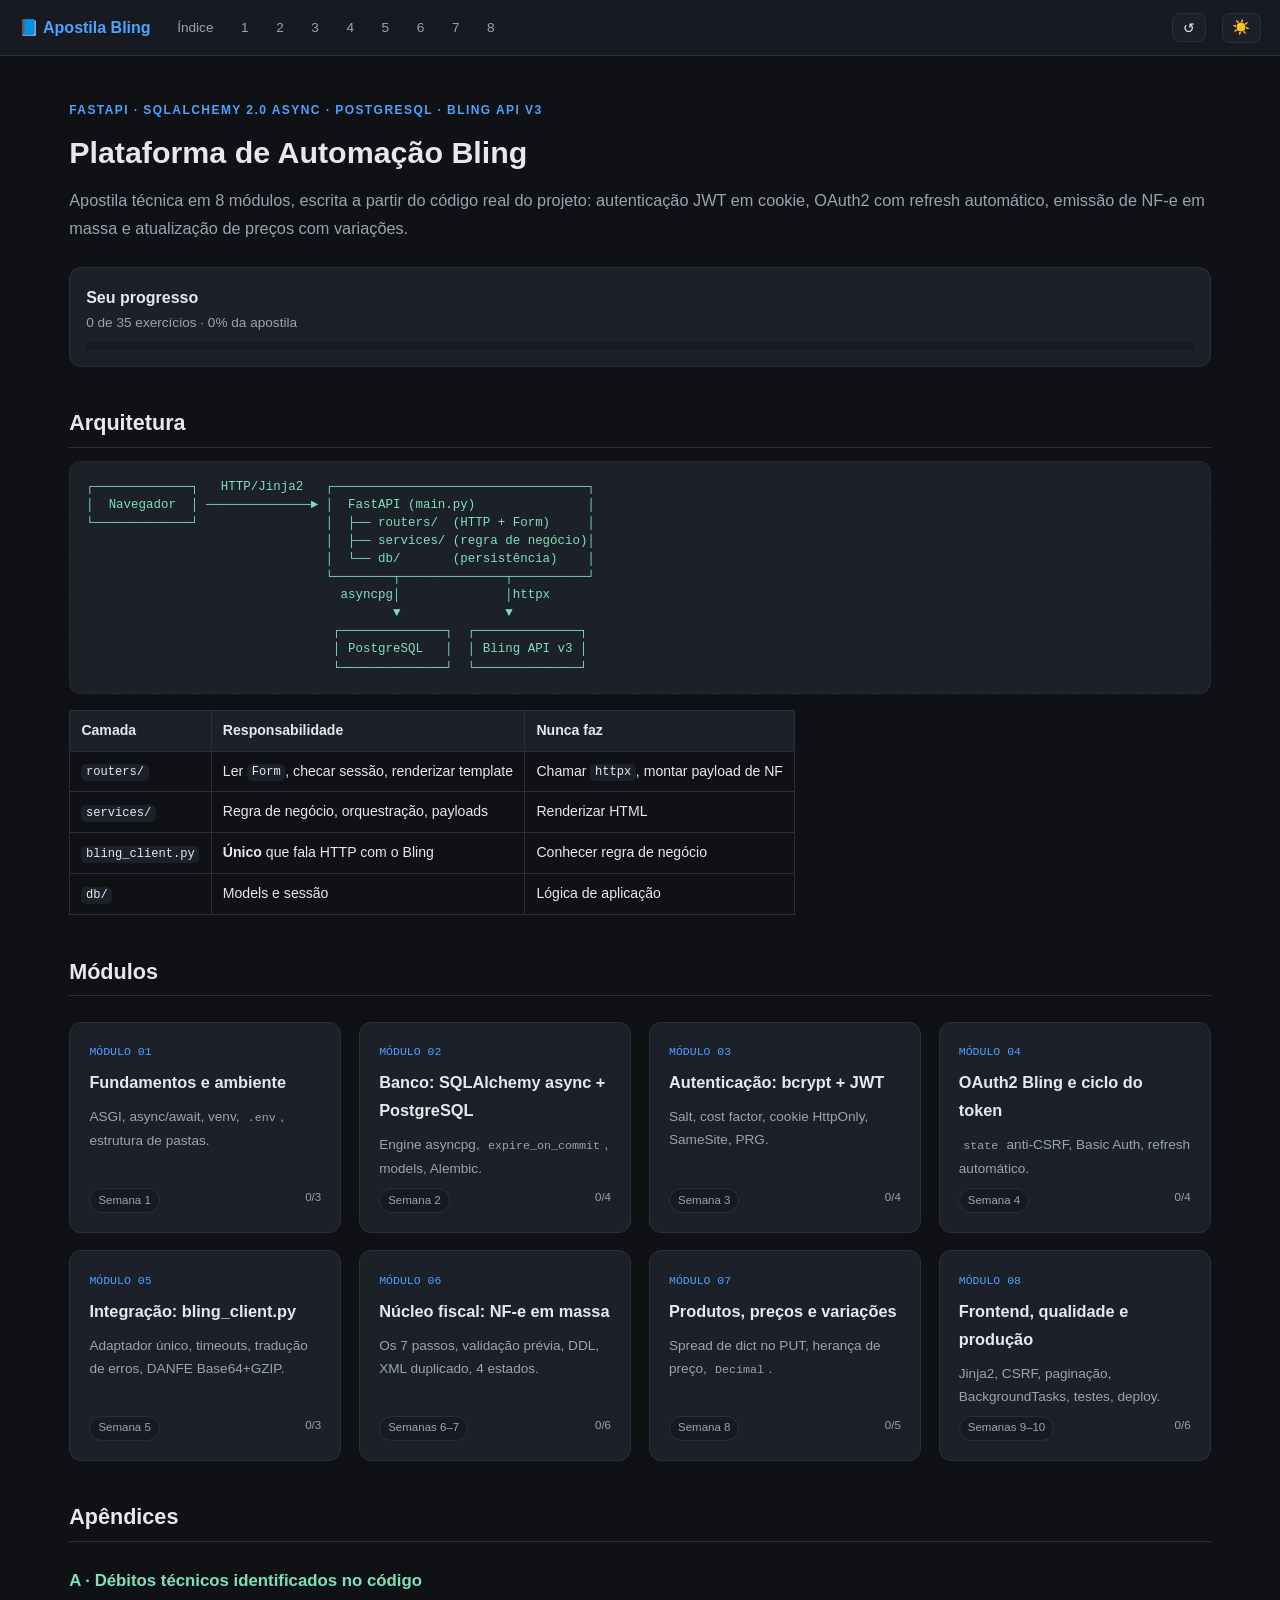
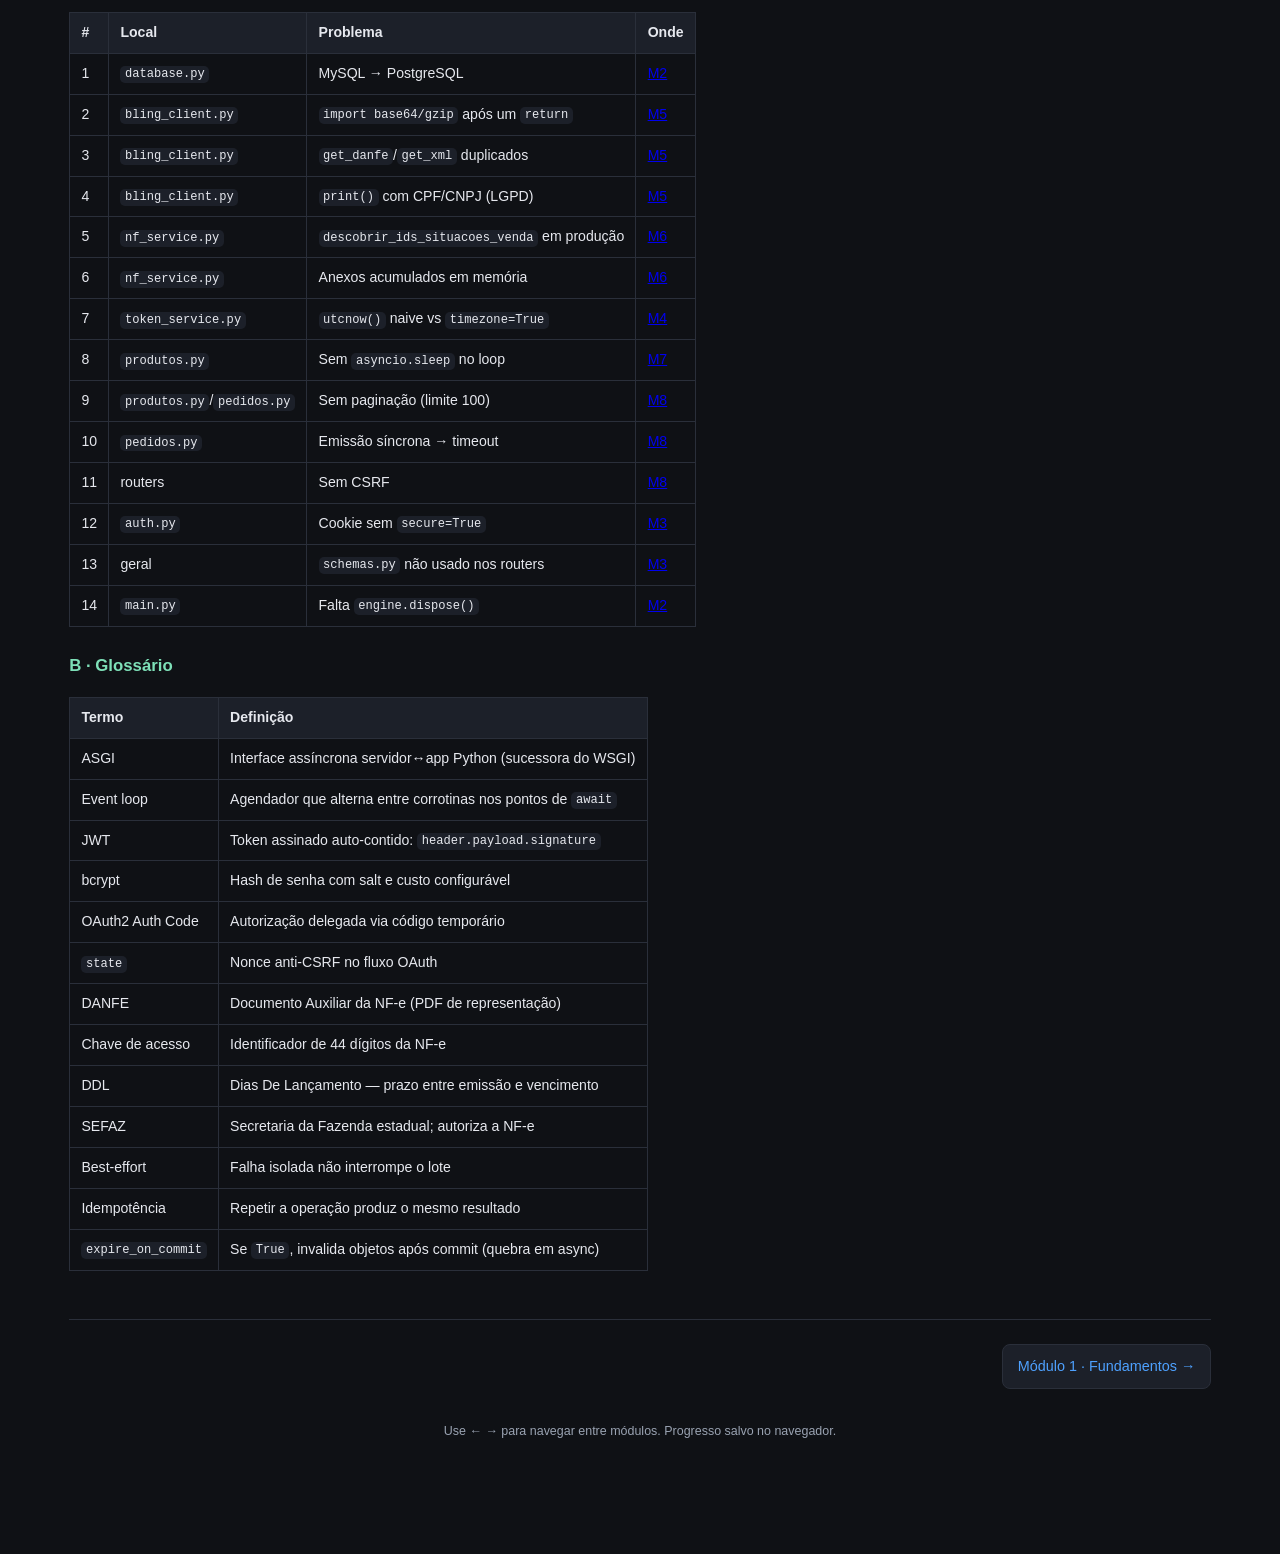
==== INDEX.html @ 8aeb2dea "Apostila do projeto" ====
<!DOCTYPE html>
<html lang="pt-BR" data-theme="dark">
<head>
<meta charset="UTF-8">
<meta name="viewport" content="width=device-width,initial-scale=1">
<title>Apostila · Plataforma de Automação Bling</title>
<link rel="stylesheet" href="file.css">
</head>
<body>
<div id="progress"></div>

<header class="topbar">
  <a class="brand" href="index.html">📘 Apostila Bling</a>
  <nav>
    <a href="index.html">Índice</a>
    <a href="modulo1.html">1</a><a href="modulo2.html">2</a><a href="modulo3.html">3</a>
    <a href="modulo4.html">4</a><a href="modulo5.html">5</a><a href="modulo6.html">6</a>
    <a href="modulo7.html">7</a><a href="modulo8.html">8</a>
  </nav>
  <button class="icon-btn" id="reset-btn" title="Zerar progresso">↺</button>
  <button class="icon-btn" id="theme-btn">☀️</button>
</header>

<div class="wrap" style="grid-template-columns:1fr">
<main>
  <p class="eyebrow">FastAPI · SQLAlchemy 2.0 async · PostgreSQL · Bling API v3</p>
  <h1>Plataforma de Automação Bling</h1>
  <p class="lead">Apostila técnica em 8 módulos, escrita a partir do código real do projeto:
  autenticação JWT em cookie, OAuth2 com refresh automático, emissão de NF-e em massa e
  atualização de preços com variações.</p>

  <div class="progress-box" id="global-progress">
    <strong>Seu progresso</strong>
    <div class="txt" style="color:var(--fg-dim);font-size:.85rem">calculando…</div>
    <div class="bar"><span></span></div>
  </div>

  <h2 id="arq">Arquitetura</h2>
  <div class="diagram">┌─────────────┐   HTTP/Jinja2   ┌──────────────────────────────────┐
│  Navegador  │ ──────────────► │  FastAPI (main.py)               │
└─────────────┘                 │  ├── routers/  (HTTP + Form)     │
                                │  ├── services/ (regra de negócio)│
                                │  └── db/       (persistência)    │
                                └────────┬──────────────┬──────────┘
                                  asyncpg│              │httpx
                                         ▼              ▼
                                 ┌──────────────┐  ┌──────────────┐
                                 │ PostgreSQL   │  │ Bling API v3 │
                                 └──────────────┘  └──────────────┘</div>

  <table>
    <thead><tr><th>Camada</th><th>Responsabilidade</th><th>Nunca faz</th></tr></thead>
    <tbody>
      <tr><td><code>routers/</code></td><td>Ler <code>Form</code>, checar sessão, renderizar template</td><td>Chamar <code>httpx</code>, montar payload de NF</td></tr>
      <tr><td><code>services/</code></td><td>Regra de negócio, orquestração, payloads</td><td>Renderizar HTML</td></tr>
      <tr><td><code>bling_client.py</code></td><td><strong>Único</strong> que fala HTTP com o Bling</td><td>Conhecer regra de negócio</td></tr>
      <tr><td><code>db/</code></td><td>Models e sessão</td><td>Lógica de aplicação</td></tr>
    </tbody>
  </table>

  <h2 id="mods">Módulos</h2>
  <div class="grid">
    <a class="mod-card" href="modulo1.html" data-checks="m1e1,m1e2,m1e3">
      <span class="num">MÓDULO 01</span><h3>Fundamentos e ambiente</h3>
      <p>ASGI, async/await, venv, <code>.env</code>, estrutura de pastas.</p>
      <span class="meta"><span class="pill">Semana 1</span><span class="card-progress">0/3</span></span>
    </a>
    <a class="mod-card" href="modulo2.html" data-checks="m2e1,m2e2,m2e3,m2e4">
      <span class="num">MÓDULO 02</span><h3>Banco: SQLAlchemy async + PostgreSQL</h3>
      <p>Engine asyncpg, <code>expire_on_commit</code>, models, Alembic.</p>
      <span class="meta"><span class="pill">Semana 2</span><span class="card-progress">0/4</span></span>
    </a>
    <a class="mod-card" href="modulo3.html" data-checks="m3e1,m3e2,m3e3,m3e4">
      <span class="num">MÓDULO 03</span><h3>Autenticação: bcrypt + JWT</h3>
      <p>Salt, cost factor, cookie HttpOnly, SameSite, PRG.</p>
      <span class="meta"><span class="pill">Semana 3</span><span class="card-progress">0/4</span></span>
    </a>
    <a class="mod-card" href="modulo4.html" data-checks="m4e1,m4e2,m4e3,m4e4">
      <span class="num">MÓDULO 04</span><h3>OAuth2 Bling e ciclo do token</h3>
      <p><code>state</code> anti-CSRF, Basic Auth, refresh automático.</p>
      <span class="meta"><span class="pill">Semana 4</span><span class="card-progress">0/4</span></span>
    </a>
    <a class="mod-card" href="modulo5.html" data-checks="m5e1,m5e2,m5e3">
      <span class="num">MÓDULO 05</span><h3>Integração: bling_client.py</h3>
      <p>Adaptador único, timeouts, tradução de erros, DANFE Base64+GZIP.</p>
      <span class="meta"><span class="pill">Semana 5</span><span class="card-progress">0/3</span></span>
    </a>
    <a class="mod-card" href="modulo6.html" data-checks="m6e1,m6e2,m6e3,m6e4,m6e5,m6e6">
      <span class="num">MÓDULO 06</span><h3>Núcleo fiscal: NF-e em massa</h3>
      <p>Os 7 passos, validação prévia, DDL, XML duplicado, 4 estados.</p>
      <span class="meta"><span class="pill">Semanas 6–7</span><span class="card-progress">0/6</span></span>
    </a>
    <a class="mod-card" href="modulo7.html" data-checks="m7e1,m7e2,m7e3,m7e4,m7e5">
      <span class="num">MÓDULO 07</span><h3>Produtos, preços e variações</h3>
      <p>Spread de dict no PUT, herança de preço, <code>Decimal</code>.</p>
      <span class="meta"><span class="pill">Semana 8</span><span class="card-progress">0/5</span></span>
    </a>
    <a class="mod-card" href="modulo8.html" data-checks="m8e1,m8e2,m8e3,m8e4,m8e5,m8e6">
      <span class="num">MÓDULO 08</span><h3>Frontend, qualidade e produção</h3>
      <p>Jinja2, CSRF, paginação, BackgroundTasks, testes, deploy.</p>
      <span class="meta"><span class="pill">Semanas 9–10</span><span class="card-progress">0/6</span></span>
    </a>
  </div>

  <h2 id="apendices">Apêndices</h2>
  <h3>A · Débitos técnicos identificados no código</h3>
  <table>
    <thead><tr><th>#</th><th>Local</th><th>Problema</th><th>Onde</th></tr></thead>
    <tbody>
      <tr><td>1</td><td><code>database.py</code></td><td>MySQL → PostgreSQL</td><td><a href="modulo2.html#engine">M2</a></td></tr>
      <tr><td>2</td><td><code>bling_client.py</code></td><td><code>import base64/gzip</code> após um <code>return</code></td><td><a href="modulo5.html#debitos">M5</a></td></tr>
      <tr><td>3</td><td><code>bling_client.py</code></td><td><code>get_danfe</code>/<code>get_xml</code> duplicados</td><td><a href="modulo5.html#debitos">M5</a></td></tr>
      <tr><td>4</td><td><code>bling_client.py</code></td><td><code>print()</code> com CPF/CNPJ (LGPD)</td><td><a href="modulo5.html#debitos">M5</a></td></tr>
      <tr><td>5</td><td><code>nf_service.py</code></td><td><code>descobrir_ids_situacoes_venda</code> em produção</td><td><a href="modulo6.html#bug">M6</a></td></tr>
      <tr><td>6</td><td><code>nf_service.py</code></td><td>Anexos acumulados em memória</td><td><a href="modulo6.html#email">M6</a></td></tr>
      <tr><td>7</td><td><code>token_service.py</code></td><td><code>utcnow()</code> naive vs <code>timezone=True</code></td><td><a href="modulo4.html#refresh">M4</a></td></tr>
      <tr><td>8</td><td><code>produtos.py</code></td><td>Sem <code>asyncio.sleep</code> no loop</td><td><a href="modulo7.html#debitos">M7</a></td></tr>
      <tr><td>9</td><td><code>produtos.py</code>/<code>pedidos.py</code></td><td>Sem paginação (limite 100)</td><td><a href="modulo8.html#paginacao">M8</a></td></tr>
      <tr><td>10</td><td><code>pedidos.py</code></td><td>Emissão síncrona → timeout</td><td><a href="modulo8.html#background">M8</a></td></tr>
      <tr><td>11</td><td>routers</td><td>Sem CSRF</td><td><a href="modulo8.html#csrf">M8</a></td></tr>
      <tr><td>12</td><td><code>auth.py</code></td><td>Cookie sem <code>secure=True</code></td><td><a href="modulo3.html#cookie">M3</a></td></tr>
      <tr><td>13</td><td>geral</td><td><code>schemas.py</code> não usado nos routers</td><td><a href="modulo3.html#pydantic">M3</a></td></tr>
      <tr><td>14</td><td><code>main.py</code></td><td>Falta <code>engine.dispose()</code></td><td><a href="modulo2.html#startup">M2</a></td></tr>
    </tbody>
  </table>

  <h3>B · Glossário</h3>
  <table>
    <thead><tr><th>Termo</th><th>Definição</th></tr></thead>
    <tbody>
      <tr><td>ASGI</td><td>Interface assíncrona servidor↔app Python (sucessora do WSGI)</td></tr>
      <tr><td>Event loop</td><td>Agendador que alterna entre corrotinas nos pontos de <code>await</code></td></tr>
      <tr><td>JWT</td><td>Token assinado auto-contido: <code>header.payload.signature</code></td></tr>
      <tr><td>bcrypt</td><td>Hash de senha com salt e custo configurável</td></tr>
      <tr><td>OAuth2 Auth Code</td><td>Autorização delegada via código temporário</td></tr>
      <tr><td><code>state</code></td><td>Nonce anti-CSRF no fluxo OAuth</td></tr>
      <tr><td>DANFE</td><td>Documento Auxiliar da NF-e (PDF de representação)</td></tr>
      <tr><td>Chave de acesso</td><td>Identificador de 44 dígitos da NF-e</td></tr>
      <tr><td>DDL</td><td>Dias De Lançamento — prazo entre emissão e vencimento</td></tr>
      <tr><td>SEFAZ</td><td>Secretaria da Fazenda estadual; autoriza a NF-e</td></tr>
      <tr><td>Best-effort</td><td>Falha isolada não interrompe o lote</td></tr>
      <tr><td>Idempotência</td><td>Repetir a operação produz o mesmo resultado</td></tr>
      <tr><td><code>expire_on_commit</code></td><td>Se <code>True</code>, invalida objetos após commit (quebra em async)</td></tr>
    </tbody>
  </table>

  <div class="pager"><span class="spacer"></span>
    <a rel="next" href="modulo1.html">Módulo 1 · Fundamentos →</a></div>
  <footer>Use ← → para navegar entre módulos. Progresso salvo no navegador.</footer>
</main>
</div>
<script src="assets/script.js"></script>
</body>
</html>
---- file.css ----
/* ===== Apostila Bling · tema compartilhado ===== */
:root{
  --bg:#0f1115; --bg-soft:#171a21; --card:#1c2029; --border:#2a2f3a;
  --fg:#e6e8ee; --fg-dim:#9aa3b2; --accent:#4ea1ff; --accent-2:#7ee0b8;
  --warn:#ffc861; --err:#ff7b72; --ok:#7ee0b8;
  --radius:12px; --mono:'JetBrains Mono',ui-monospace,Consolas,monospace;
}
[data-theme="light"]{
  --bg:#f6f7fa; --bg-soft:#fff; --card:#fff; --border:#dfe3ea;
  --fg:#1a1d24; --fg-dim:#5b6472; --accent:#0b62c4;
}
*{box-sizing:border-box}
html{scroll-behavior:smooth}
body{
  margin:0; background:var(--bg); color:var(--fg);
  font:16px/1.7 -apple-system,BlinkMacSystemFont,'Segoe UI',Roboto,sans-serif;
}

/* ---- barra de progresso de leitura ---- */
#progress{position:fixed;top:0;left:0;height:3px;width:0;background:var(--accent);z-index:100;transition:width .1s}

/* ---- topbar ---- */
.topbar{
  position:sticky;top:0;z-index:50;display:flex;align-items:center;gap:1rem;
  padding:.7rem 1.2rem;background:var(--bg-soft);border-bottom:1px solid var(--border);
}
.topbar .brand{font-weight:700;color:var(--accent);text-decoration:none;white-space:nowrap}
.topbar nav{display:flex;gap:.4rem;flex-wrap:wrap;flex:1}
.topbar nav a{
  color:var(--fg-dim);text-decoration:none;font-size:.85rem;
  padding:.25rem .6rem;border-radius:99px;border:1px solid transparent;
}
.topbar nav a:hover{color:var(--fg);border-color:var(--border)}
.topbar nav a.active{color:var(--accent);border-color:var(--accent)}
.icon-btn{
  background:var(--card);border:1px solid var(--border);color:var(--fg);
  border-radius:8px;padding:.35rem .6rem;cursor:pointer;font-size:.9rem;
}
.icon-btn:hover{border-color:var(--accent)}

/* ---- layout ---- */
.wrap{max-width:1180px;margin:0 auto;padding:2rem 1.2rem 5rem;display:grid;grid-template-columns:1fr 240px;gap:2.5rem}
main{min-width:0}
.toc{position:sticky;top:5rem;align-self:start;font-size:.85rem}
.toc h4{margin:0 0 .6rem;color:var(--fg-dim);text-transform:uppercase;letter-spacing:.06em;font-size:.7rem}
.toc a{display:block;color:var(--fg-dim);text-decoration:none;padding:.2rem 0 .2rem .6rem;border-left:2px solid var(--border)}
.toc a:hover,.toc a.active{color:var(--accent);border-color:var(--accent)}
@media(max-width:900px){.wrap{grid-template-columns:1fr}.toc{display:none}}

/* ---- tipografia ---- */
h1{font-size:1.9rem;line-height:1.25;margin:0 0 .3rem}
h2{font-size:1.35rem;margin:2.4rem 0 .8rem;padding-bottom:.3rem;border-bottom:1px solid var(--border)}
h3{font-size:1.05rem;margin:1.6rem 0 .5rem;color:var(--accent-2)}
.eyebrow{color:var(--accent);font-size:.75rem;font-weight:700;letter-spacing:.12em;text-transform:uppercase}
.lead{color:var(--fg-dim);font-size:1.02rem}
code{font-family:var(--mono);font-size:.86em;background:var(--card);padding:.12em .38em;border-radius:5px}
pre{background:#0b0d12;border:1px solid var(--border);border-radius:var(--radius);padding:1rem 1.1rem;overflow-x:auto;position:relative}
[data-theme="light"] pre{background:#1b1f27}
pre code{background:none;padding:0;color:#dbe3ef;font-size:.82rem;line-height:1.6}
.copy-btn{position:absolute;top:.5rem;right:.5rem;background:#232833;color:#9aa3b2;border:1px solid #333a47;
  border-radius:6px;font-size:.7rem;padding:.2rem .5rem;cursor:pointer;opacity:0;transition:.15s}
pre:hover .copy-btn{opacity:1}
.copy-btn:hover{color:#fff;border-color:var(--accent)}

/* ---- tabelas ---- */
table{width:100%;border-collapse:collapse;margin:1rem 0;font-size:.88rem;display:block;overflow-x:auto}
th,td{border:1px solid var(--border);padding:.5rem .7rem;text-align:left;vertical-align:top}
th{background:var(--card);font-weight:600}

/* ---- callouts ---- */
.box{border-left:4px solid var(--accent);background:var(--card);border-radius:0 var(--radius) var(--radius) 0;padding:.9rem 1.1rem;margin:1.2rem 0}
.box.warn{border-color:var(--warn)} .box.err{border-color:var(--err)} .box.tip{border-color:var(--ok)}
.box p:first-child{margin-top:0} .box p:last-child{margin-bottom:0}
.box .tag{font-size:.7rem;font-weight:700;letter-spacing:.08em;text-transform:uppercase;color:var(--fg-dim)}

/* ---- diagrama ASCII ---- */
.diagram{font-family:var(--mono);font-size:.78rem;line-height:1.45;white-space:pre;overflow-x:auto;
  background:var(--card);border:1px dashed var(--border);border-radius:var(--radius);padding:1rem;color:var(--accent-2)}

/* ---- cards do index ---- */
.grid{display:grid;grid-template-columns:repeat(auto-fill,minmax(270px,1fr));gap:1.1rem;margin-top:1.6rem}
.mod-card{background:var(--card);border:1px solid var(--border);border-radius:var(--radius);padding:1.2rem;
  text-decoration:none;color:inherit;display:flex;flex-direction:column;gap:.5rem;transition:.18s}
.mod-card:hover{border-color:var(--accent);transform:translateY(-3px)}
.mod-card .num{font-family:var(--mono);font-size:.72rem;color:var(--accent)}
.mod-card h3{margin:0;font-size:1.02rem;color:var(--fg)}
.mod-card p{margin:0;color:var(--fg-dim);font-size:.85rem}
.mod-card .meta{margin-top:auto;font-size:.72rem;color:var(--fg-dim);display:flex;justify-content:space-between}
.pill{background:var(--bg-soft);border:1px solid var(--border);border-radius:99px;padding:.1rem .5rem}

/* ---- checklist persistente ---- */
.check{list-style:none;padding:0;margin:1rem 0}
.check li{display:flex;gap:.6rem;align-items:flex-start;padding:.4rem .6rem;border:1px solid var(--border);
  border-radius:8px;margin-bottom:.4rem;background:var(--card)}
.check input{margin-top:.35rem;accent-color:var(--accent);cursor:pointer;flex-shrink:0}
.check li.done{opacity:.5} .check li.done label{text-decoration:line-through}
.check label{cursor:pointer;font-size:.9rem}
.progress-box{background:var(--card);border:1px solid var(--border);border-radius:var(--radius);padding:1rem;margin:1.5rem 0}
.bar{height:8px;background:var(--bg-soft);border-radius:99px;overflow:hidden;margin-top:.5rem}
.bar span{display:block;height:100%;background:linear-gradient(90deg,var(--accent),var(--accent-2));width:0;transition:width .3s}

/* ---- paginação ---- */
.pager{display:flex;justify-content:space-between;gap:1rem;margin-top:3rem;padding-top:1.5rem;border-top:1px solid var(--border)}
.pager a{color:var(--accent);text-decoration:none;font-size:.9rem;background:var(--card);
  border:1px solid var(--border);border-radius:8px;padding:.6rem .9rem}
.pager a:hover{border-color:var(--accent)}
.pager .spacer{flex:1}
footer{text-align:center;color:var(--fg-dim);font-size:.78rem;padding:2rem 0}
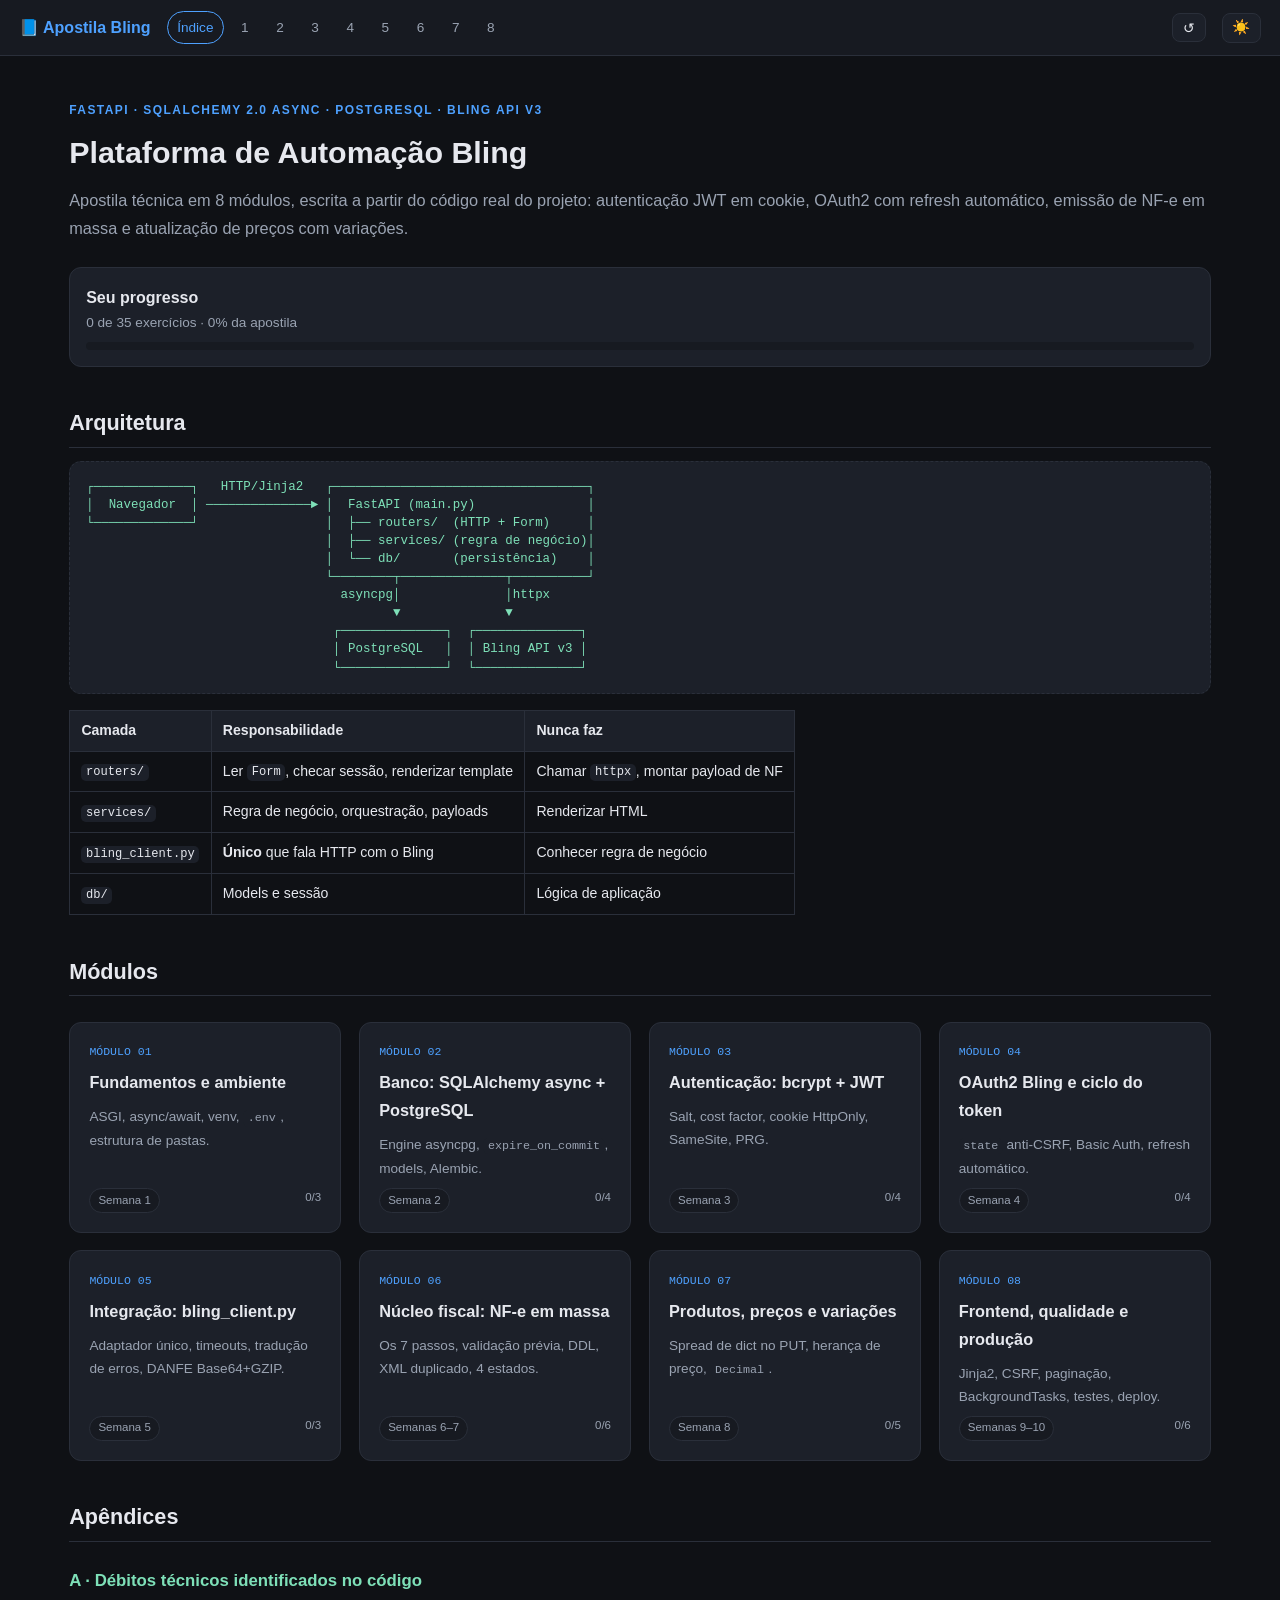
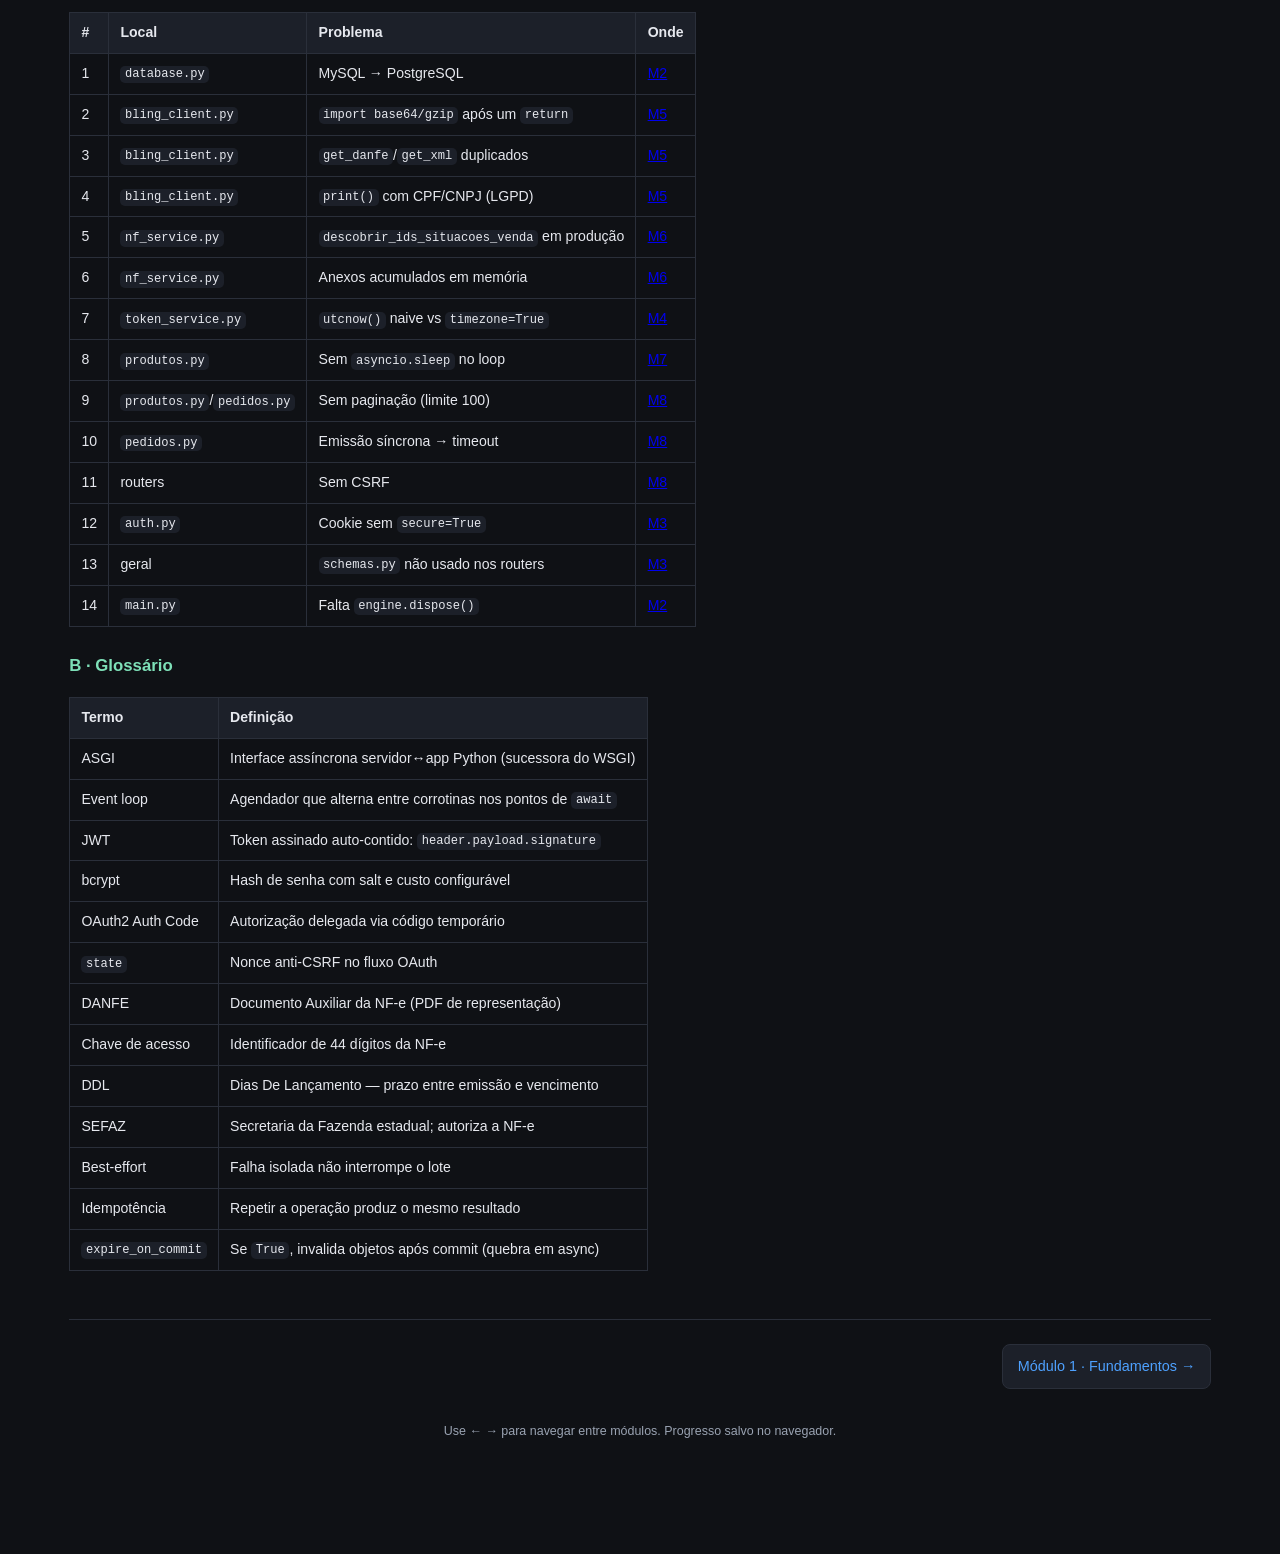
==== commit f9bec686: "arrumei os caminhos" ====
--- a/INDEX.html
+++ b/INDEX.html
@@ -10,12 +10,12 @@
 <div id="progress"></div>
 
 <header class="topbar">
-  <a class="brand" href="index.html">📘 Apostila Bling</a>
+  <a class="brand" href="INDEX.html">📘 Apostila Bling</a>
   <nav>
-    <a href="index.html">Índice</a>
-    <a href="modulo1.html">1</a><a href="modulo2.html">2</a><a href="modulo3.html">3</a>
-    <a href="modulo4.html">4</a><a href="modulo5.html">5</a><a href="modulo6.html">6</a>
-    <a href="modulo7.html">7</a><a href="modulo8.html">8</a>
+    <a href="INDEX.html">Índice</a>
+    <a href="MODULO1.html">1</a><a href="MODULO2.html">2</a><a href="MODULO3.html">3</a>
+    <a href="MODULO4.html">4</a><a href="MODULO5.html">5</a><a href="MODULO6.html">6</a>
+    <a href="MODULO7.html">7</a><a href="MODULO8.html">8</a>
   </nav>
   <button class="icon-btn" id="reset-btn" title="Zerar progresso">↺</button>
   <button class="icon-btn" id="theme-btn">☀️</button>
@@ -60,42 +60,42 @@
 
   <h2 id="mods">Módulos</h2>
   <div class="grid">
-    <a class="mod-card" href="modulo1.html" data-checks="m1e1,m1e2,m1e3">
+    <a class="mod-card" href="MODULO1.html" data-checks="m1e1,m1e2,m1e3">
       <span class="num">MÓDULO 01</span><h3>Fundamentos e ambiente</h3>
       <p>ASGI, async/await, venv, <code>.env</code>, estrutura de pastas.</p>
       <span class="meta"><span class="pill">Semana 1</span><span class="card-progress">0/3</span></span>
     </a>
-    <a class="mod-card" href="modulo2.html" data-checks="m2e1,m2e2,m2e3,m2e4">
+    <a class="mod-card" href="MODULO2.html" data-checks="m2e1,m2e2,m2e3,m2e4">
       <span class="num">MÓDULO 02</span><h3>Banco: SQLAlchemy async + PostgreSQL</h3>
       <p>Engine asyncpg, <code>expire_on_commit</code>, models, Alembic.</p>
       <span class="meta"><span class="pill">Semana 2</span><span class="card-progress">0/4</span></span>
     </a>
-    <a class="mod-card" href="modulo3.html" data-checks="m3e1,m3e2,m3e3,m3e4">
+    <a class="mod-card" href="MODULO3.html" data-checks="m3e1,m3e2,m3e3,m3e4">
       <span class="num">MÓDULO 03</span><h3>Autenticação: bcrypt + JWT</h3>
       <p>Salt, cost factor, cookie HttpOnly, SameSite, PRG.</p>
       <span class="meta"><span class="pill">Semana 3</span><span class="card-progress">0/4</span></span>
     </a>
-    <a class="mod-card" href="modulo4.html" data-checks="m4e1,m4e2,m4e3,m4e4">
+    <a class="mod-card" href="MODULO4.html" data-checks="m4e1,m4e2,m4e3,m4e4">
       <span class="num">MÓDULO 04</span><h3>OAuth2 Bling e ciclo do token</h3>
       <p><code>state</code> anti-CSRF, Basic Auth, refresh automático.</p>
       <span class="meta"><span class="pill">Semana 4</span><span class="card-progress">0/4</span></span>
     </a>
-    <a class="mod-card" href="modulo5.html" data-checks="m5e1,m5e2,m5e3">
+    <a class="mod-card" href="MODULO5.html" data-checks="m5e1,m5e2,m5e3">
       <span class="num">MÓDULO 05</span><h3>Integração: bling_client.py</h3>
       <p>Adaptador único, timeouts, tradução de erros, DANFE Base64+GZIP.</p>
       <span class="meta"><span class="pill">Semana 5</span><span class="card-progress">0/3</span></span>
     </a>
-    <a class="mod-card" href="modulo6.html" data-checks="m6e1,m6e2,m6e3,m6e4,m6e5,m6e6">
+    <a class="mod-card" href="MODULO6.html" data-checks="m6e1,m6e2,m6e3,m6e4,m6e5,m6e6">
       <span class="num">MÓDULO 06</span><h3>Núcleo fiscal: NF-e em massa</h3>
       <p>Os 7 passos, validação prévia, DDL, XML duplicado, 4 estados.</p>
       <span class="meta"><span class="pill">Semanas 6–7</span><span class="card-progress">0/6</span></span>
     </a>
-    <a class="mod-card" href="modulo7.html" data-checks="m7e1,m7e2,m7e3,m7e4,m7e5">
+    <a class="mod-card" href="MODULO7.html" data-checks="m7e1,m7e2,m7e3,m7e4,m7e5">
       <span class="num">MÓDULO 07</span><h3>Produtos, preços e variações</h3>
       <p>Spread de dict no PUT, herança de preço, <code>Decimal</code>.</p>
       <span class="meta"><span class="pill">Semana 8</span><span class="card-progress">0/5</span></span>
     </a>
-    <a class="mod-card" href="modulo8.html" data-checks="m8e1,m8e2,m8e3,m8e4,m8e5,m8e6">
+    <a class="mod-card" href="MODULO8.html" data-checks="m8e1,m8e2,m8e3,m8e4,m8e5,m8e6">
       <span class="num">MÓDULO 08</span><h3>Frontend, qualidade e produção</h3>
       <p>Jinja2, CSRF, paginação, BackgroundTasks, testes, deploy.</p>
       <span class="meta"><span class="pill">Semanas 9–10</span><span class="card-progress">0/6</span></span>
@@ -107,20 +107,20 @@
   <table>
     <thead><tr><th>#</th><th>Local</th><th>Problema</th><th>Onde</th></tr></thead>
     <tbody>
-      <tr><td>1</td><td><code>database.py</code></td><td>MySQL → PostgreSQL</td><td><a href="modulo2.html#engine">M2</a></td></tr>
-      <tr><td>2</td><td><code>bling_client.py</code></td><td><code>import base64/gzip</code> após um <code>return</code></td><td><a href="modulo5.html#debitos">M5</a></td></tr>
-      <tr><td>3</td><td><code>bling_client.py</code></td><td><code>get_danfe</code>/<code>get_xml</code> duplicados</td><td><a href="modulo5.html#debitos">M5</a></td></tr>
-      <tr><td>4</td><td><code>bling_client.py</code></td><td><code>print()</code> com CPF/CNPJ (LGPD)</td><td><a href="modulo5.html#debitos">M5</a></td></tr>
-      <tr><td>5</td><td><code>nf_service.py</code></td><td><code>descobrir_ids_situacoes_venda</code> em produção</td><td><a href="modulo6.html#bug">M6</a></td></tr>
-      <tr><td>6</td><td><code>nf_service.py</code></td><td>Anexos acumulados em memória</td><td><a href="modulo6.html#email">M6</a></td></tr>
-      <tr><td>7</td><td><code>token_service.py</code></td><td><code>utcnow()</code> naive vs <code>timezone=True</code></td><td><a href="modulo4.html#refresh">M4</a></td></tr>
-      <tr><td>8</td><td><code>produtos.py</code></td><td>Sem <code>asyncio.sleep</code> no loop</td><td><a href="modulo7.html#debitos">M7</a></td></tr>
-      <tr><td>9</td><td><code>produtos.py</code>/<code>pedidos.py</code></td><td>Sem paginação (limite 100)</td><td><a href="modulo8.html#paginacao">M8</a></td></tr>
-      <tr><td>10</td><td><code>pedidos.py</code></td><td>Emissão síncrona → timeout</td><td><a href="modulo8.html#background">M8</a></td></tr>
-      <tr><td>11</td><td>routers</td><td>Sem CSRF</td><td><a href="modulo8.html#csrf">M8</a></td></tr>
-      <tr><td>12</td><td><code>auth.py</code></td><td>Cookie sem <code>secure=True</code></td><td><a href="modulo3.html#cookie">M3</a></td></tr>
-      <tr><td>13</td><td>geral</td><td><code>schemas.py</code> não usado nos routers</td><td><a href="modulo3.html#pydantic">M3</a></td></tr>
-      <tr><td>14</td><td><code>main.py</code></td><td>Falta <code>engine.dispose()</code></td><td><a href="modulo2.html#startup">M2</a></td></tr>
+      <tr><td>1</td><td><code>database.py</code></td><td>MySQL → PostgreSQL</td><td><a href="MODULO2.html#engine">M2</a></td></tr>
+      <tr><td>2</td><td><code>bling_client.py</code></td><td><code>import base64/gzip</code> após um <code>return</code></td><td><a href="MODULO5.html#debitos">M5</a></td></tr>
+      <tr><td>3</td><td><code>bling_client.py</code></td><td><code>get_danfe</code>/<code>get_xml</code> duplicados</td><td><a href="MODULO5.html#debitos">M5</a></td></tr>
+      <tr><td>4</td><td><code>bling_client.py</code></td><td><code>print()</code> com CPF/CNPJ (LGPD)</td><td><a href="MODULO5.html#debitos">M5</a></td></tr>
+      <tr><td>5</td><td><code>nf_service.py</code></td><td><code>descobrir_ids_situacoes_venda</code> em produção</td><td><a href="MODULO6.html#bug">M6</a></td></tr>
+      <tr><td>6</td><td><code>nf_service.py</code></td><td>Anexos acumulados em memória</td><td><a href="MODULO6.html#email">M6</a></td></tr>
+      <tr><td>7</td><td><code>token_service.py</code></td><td><code>utcnow()</code> naive vs <code>timezone=True</code></td><td><a href="MODULO4.html#refresh">M4</a></td></tr>
+      <tr><td>8</td><td><code>produtos.py</code></td><td>Sem <code>asyncio.sleep</code> no loop</td><td><a href="MODULO7.html#debitos">M7</a></td></tr>
+      <tr><td>9</td><td><code>produtos.py</code>/<code>pedidos.py</code></td><td>Sem paginação (limite 100)</td><td><a href="MODULO8.html#paginacao">M8</a></td></tr>
+      <tr><td>10</td><td><code>pedidos.py</code></td><td>Emissão síncrona → timeout</td><td><a href="MODULO8.html#background">M8</a></td></tr>
+      <tr><td>11</td><td>routers</td><td>Sem CSRF</td><td><a href="MODULO8.html#csrf">M8</a></td></tr>
+      <tr><td>12</td><td><code>auth.py</code></td><td>Cookie sem <code>secure=True</code></td><td><a href="MODULO3.html#cookie">M3</a></td></tr>
+      <tr><td>13</td><td>geral</td><td><code>schemas.py</code> não usado nos routers</td><td><a href="MODULO3.html#pydantic">M3</a></td></tr>
+      <tr><td>14</td><td><code>main.py</code></td><td>Falta <code>engine.dispose()</code></td><td><a href="MODULO2.html#startup">M2</a></td></tr>
     </tbody>
   </table>
 
@@ -145,7 +145,7 @@
   </table>
 
   <div class="pager"><span class="spacer"></span>
-    <a rel="next" href="modulo1.html">Módulo 1 · Fundamentos →</a></div>
+    <a rel="next" href="MODULO1.html">Módulo 1 · Fundamentos →</a></div>
   <footer>Use ← → para navegar entre módulos. Progresso salvo no navegador.</footer>
 </main>
 </div>
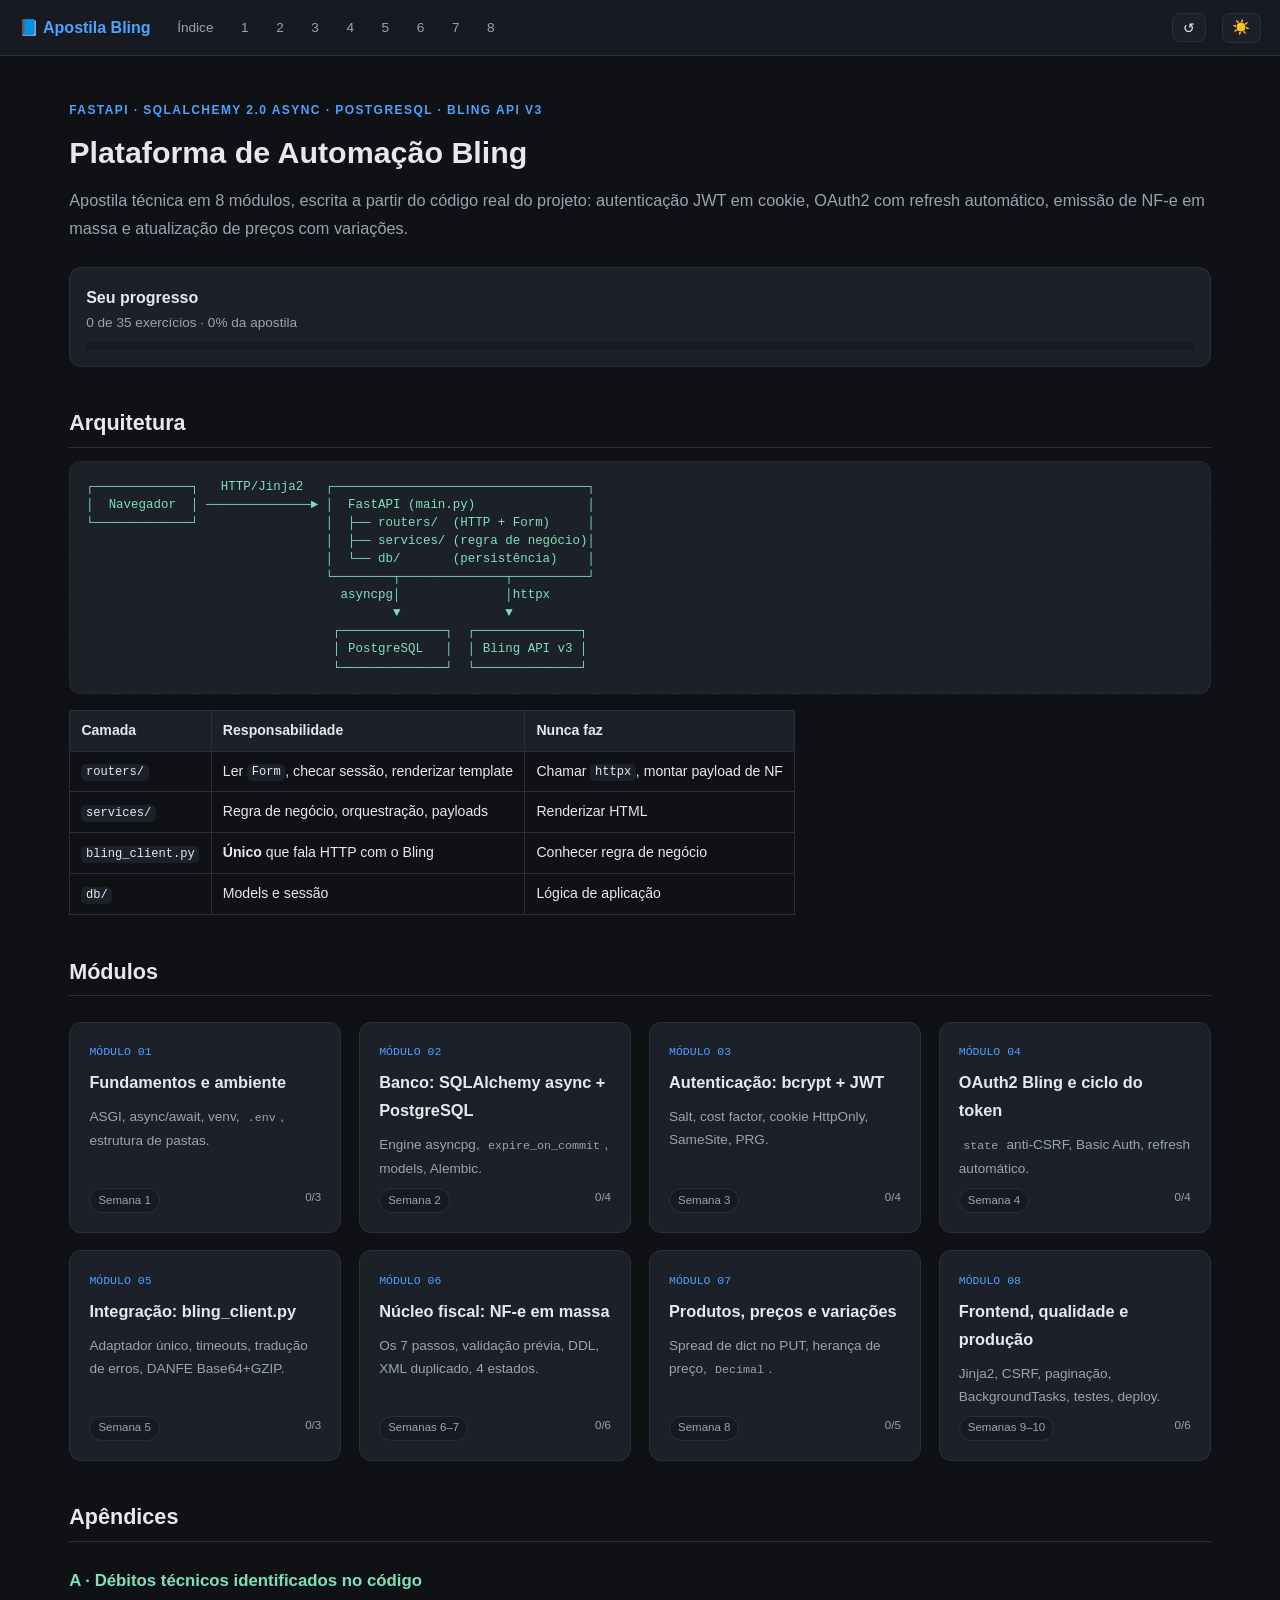
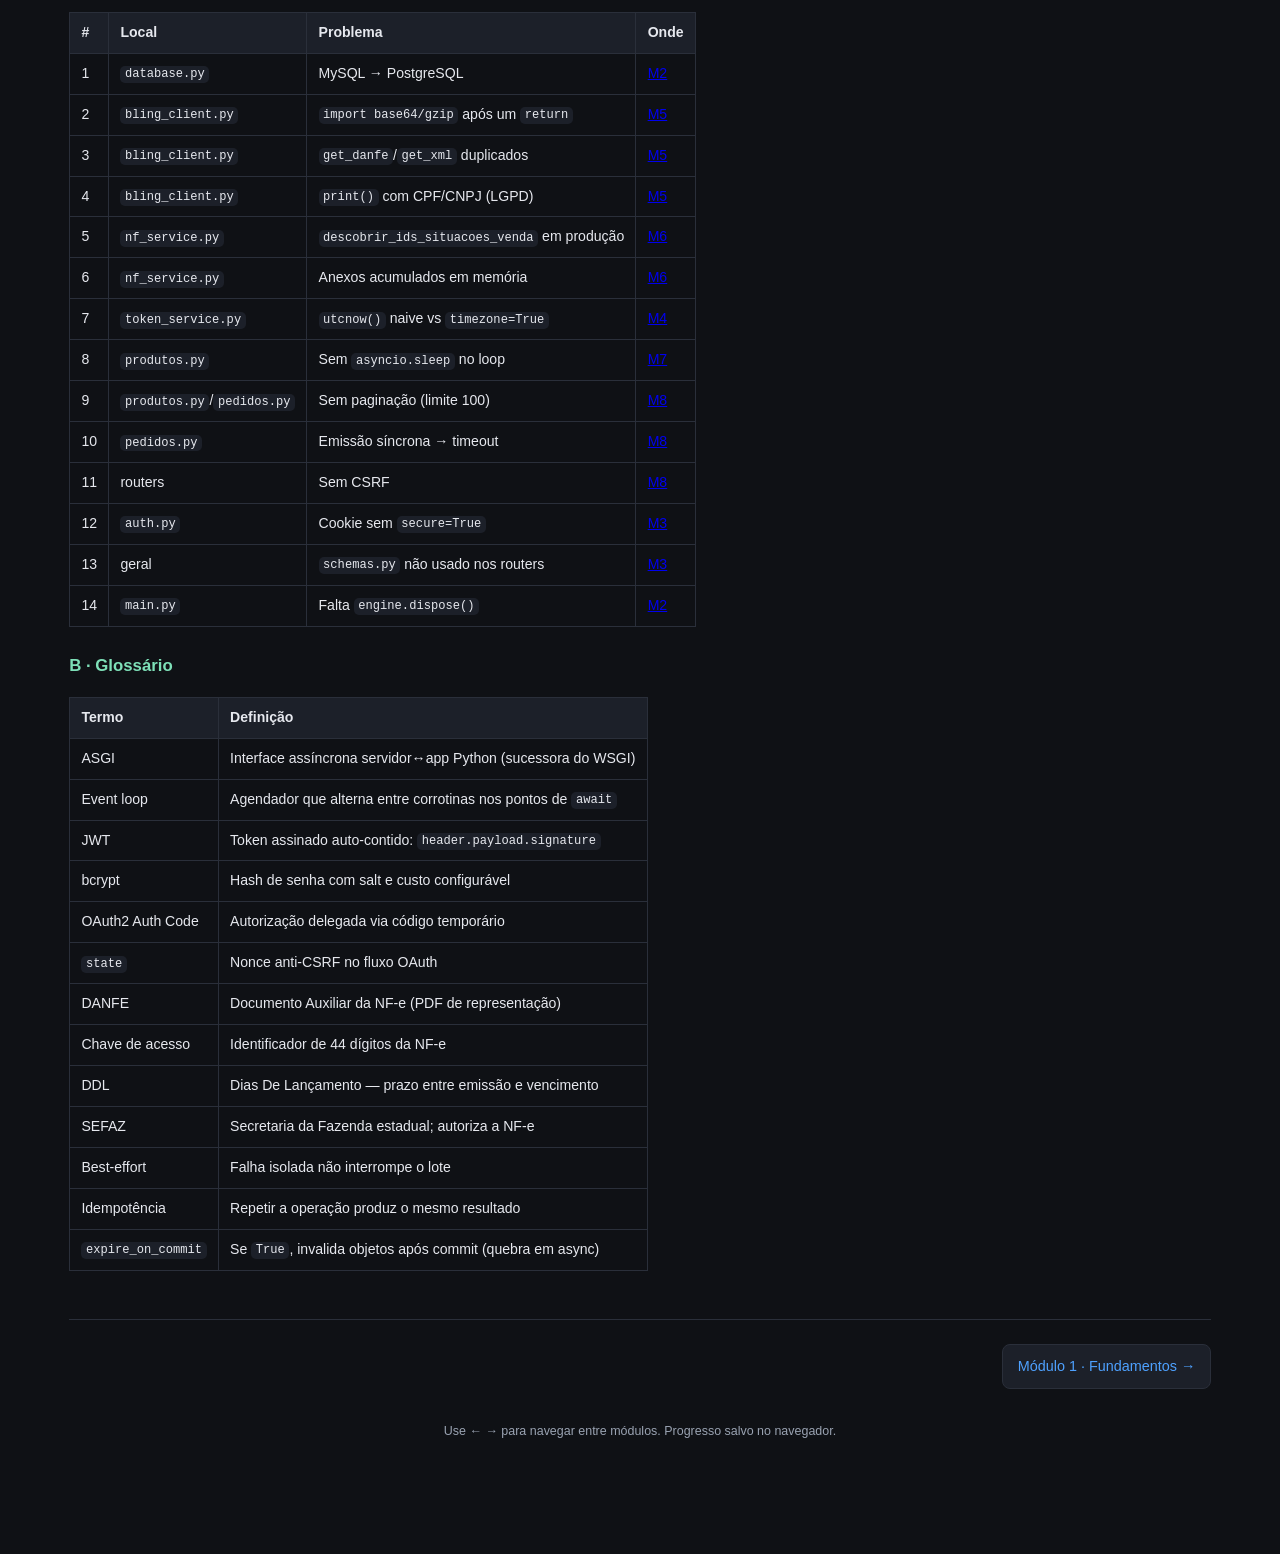
==== commit f0e099a2: "denovo arrumei essa porra de caminho do index, agora vai!" ====
--- a/INDEX.html
+++ b/INDEX.html
@@ -10,9 +10,9 @@
 <div id="progress"></div>
 
 <header class="topbar">
-  <a class="brand" href="INDEX.html">📘 Apostila Bling</a>
+  <a class="brand" href="index.html">📘 Apostila Bling</a>
   <nav>
-    <a href="INDEX.html">Índice</a>
+    <a href="index.html">Índice</a>
     <a href="MODULO1.html">1</a><a href="MODULO2.html">2</a><a href="MODULO3.html">3</a>
     <a href="MODULO4.html">4</a><a href="MODULO5.html">5</a><a href="MODULO6.html">6</a>
     <a href="MODULO7.html">7</a><a href="MODULO8.html">8</a>
